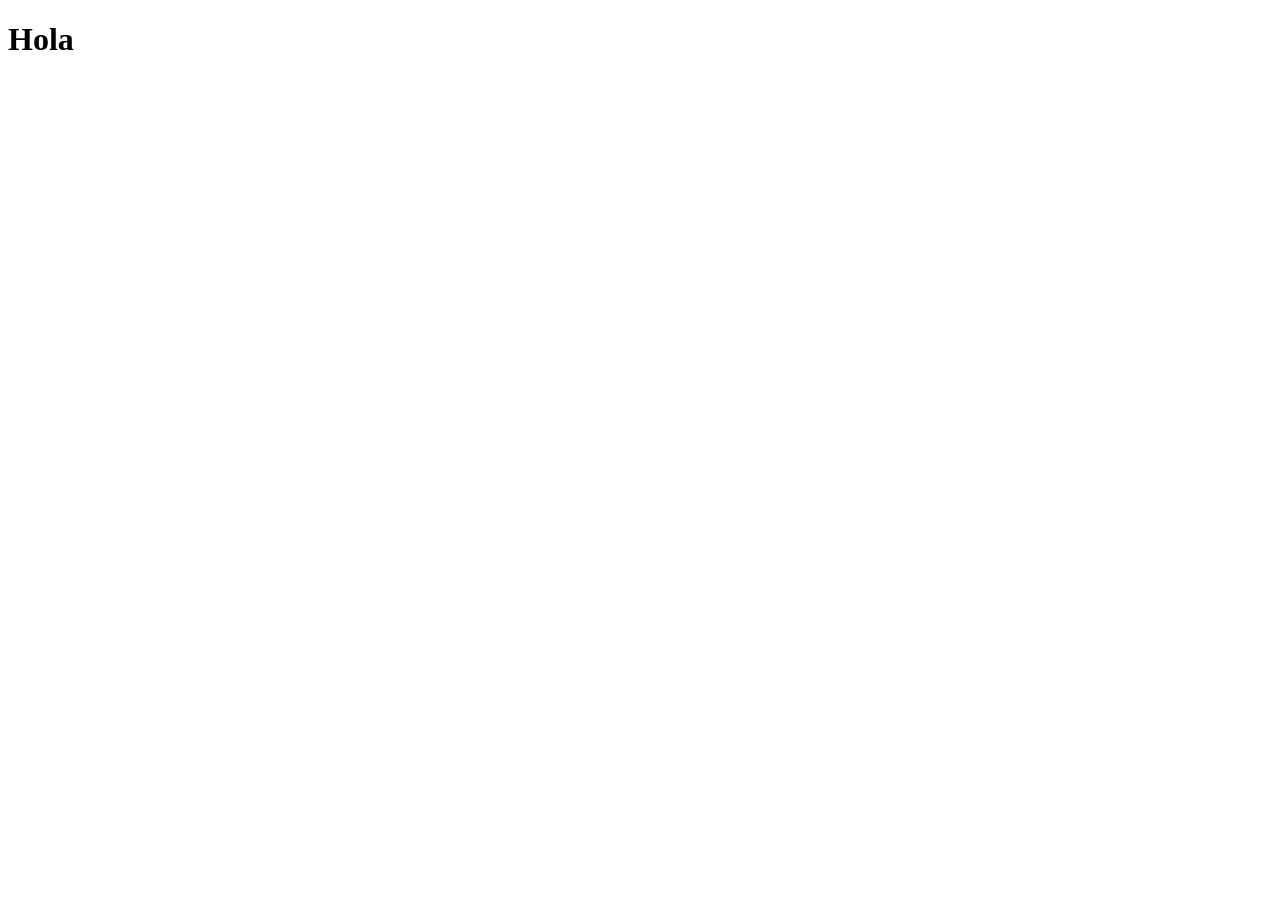
==== prototypes/classic/index.html @ 8058e27d "first commit" ====
<!DOCTYPE html>
<html>
<head>
  <meta charset="UTF-8" />
  <title>Classic Menu</title>
  <link rel="stylesheet" href="./style.css" />
</head>
<body>
  <h1 id="restaurant-name">Hola</h1>
  <div id="menu"></div>

  <script src="./app.js"></script>
</body>
</html>
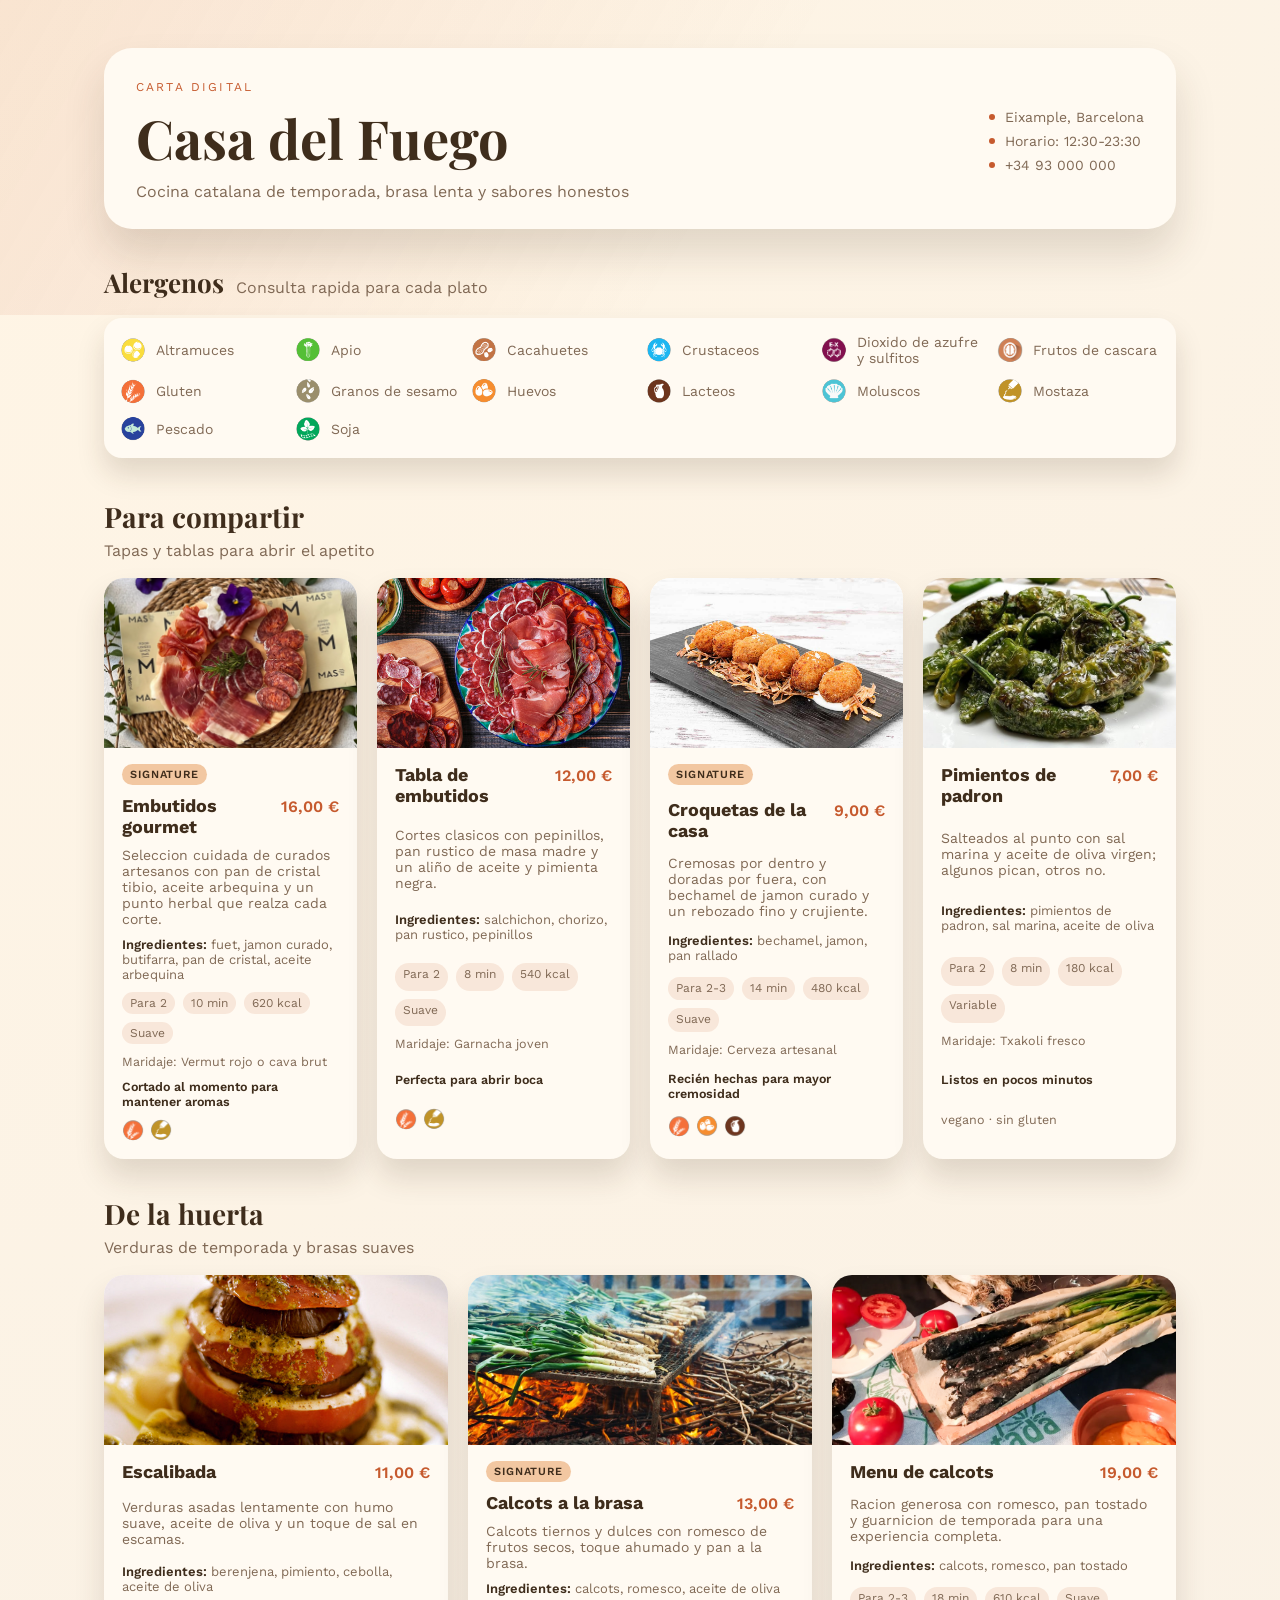
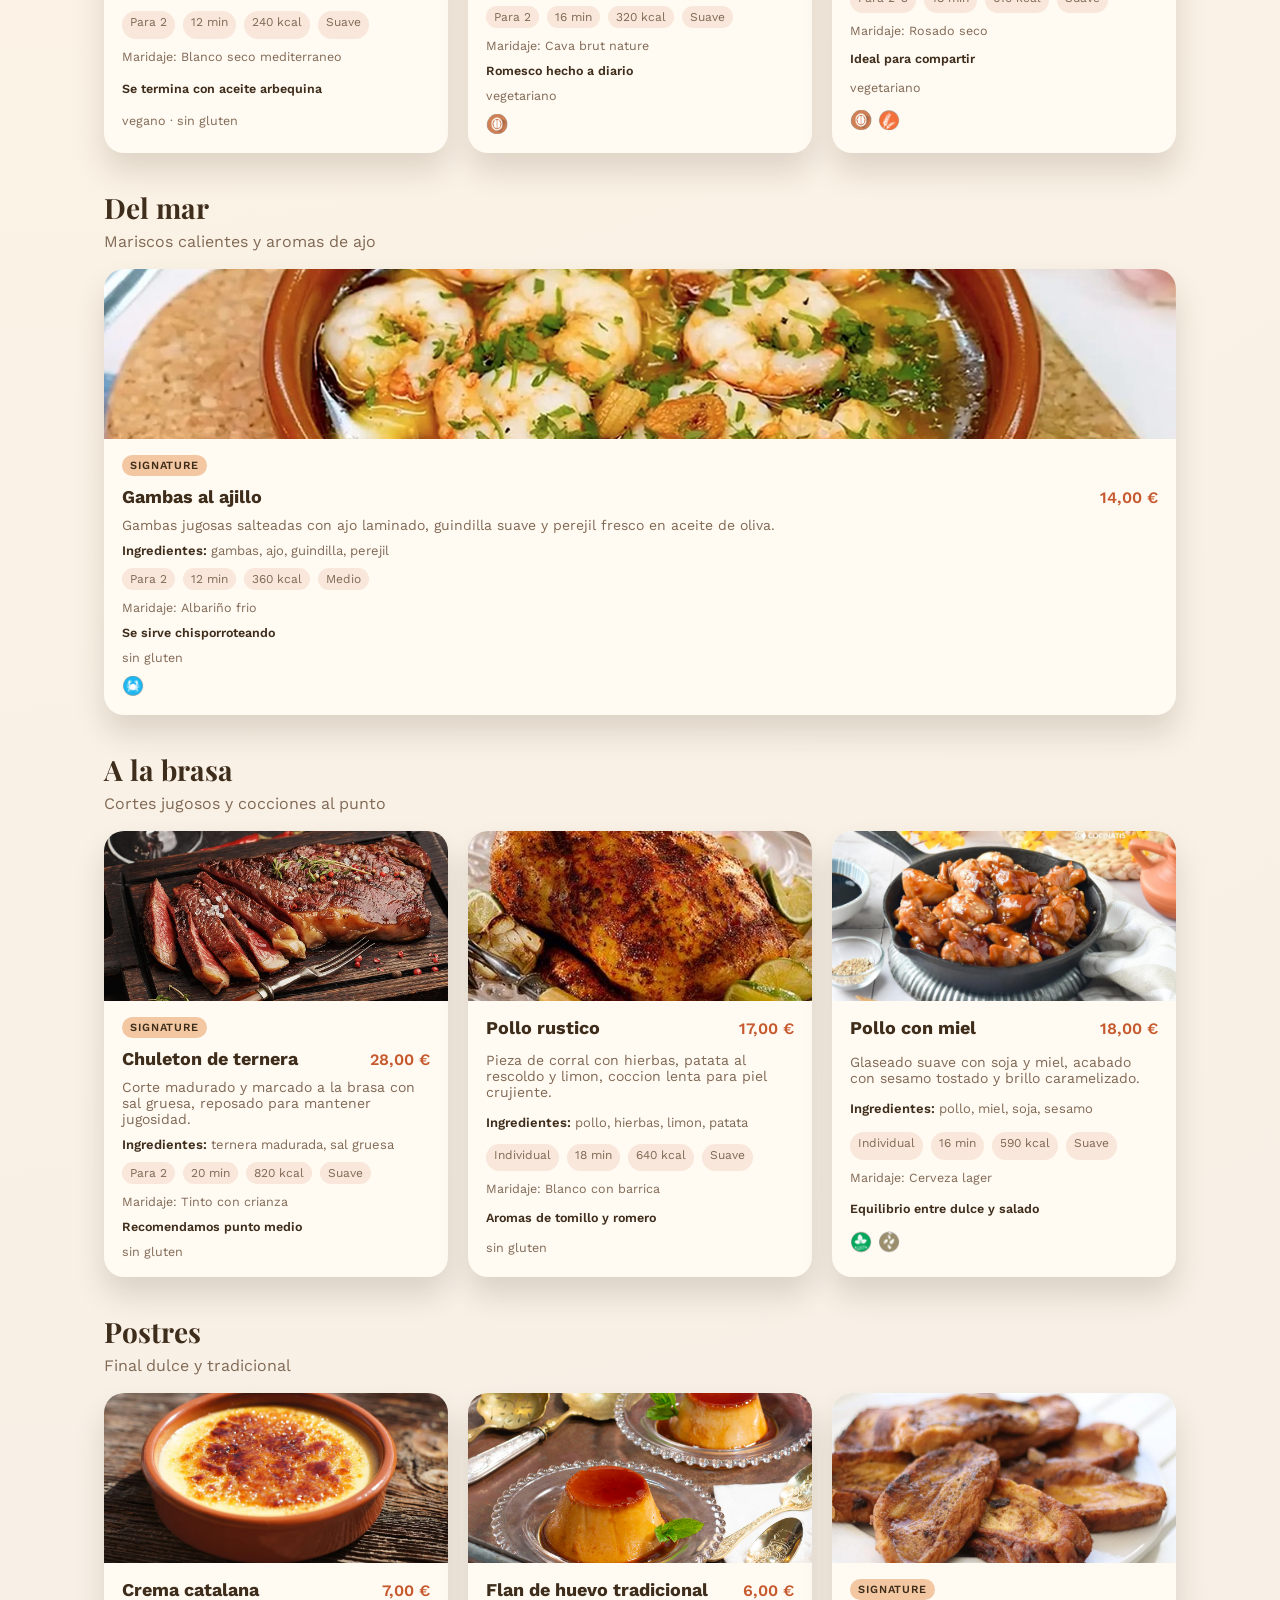
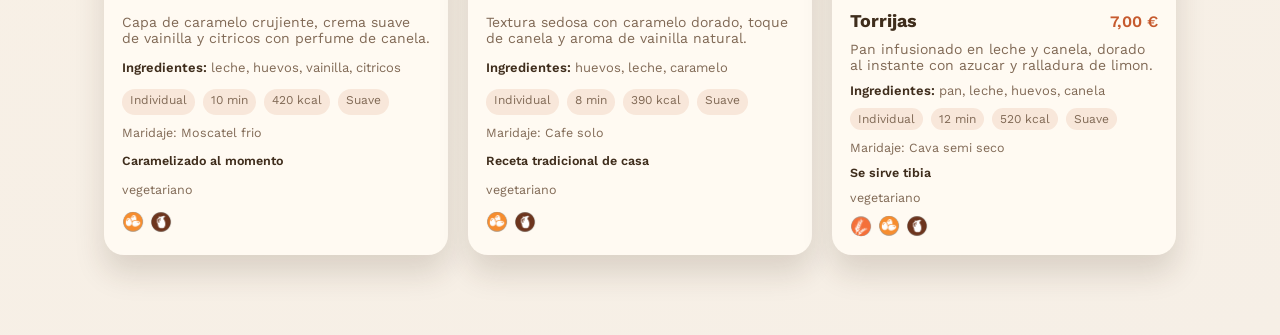
==== commit 7818c611: "mockup data and first prototypes" ====
--- a/prototypes/classic/index.html
+++ b/prototypes/classic/index.html
@@ -1,14 +1,39 @@
 <!DOCTYPE html>
-<html>
-<head>
-  <meta charset="UTF-8" />
-  <title>Classic Menu</title>
-  <link rel="stylesheet" href="./style.css" />
-</head>
-<body>
-  <h1 id="restaurant-name">Hola</h1>
-  <div id="menu"></div>
+<html lang="es">
+  <head>
+    <meta charset="UTF-8" />
+    <meta name="viewport" content="width=device-width, initial-scale=1" />
+    <title>Classic Menu</title>
+    <link rel="preconnect" href="https://fonts.googleapis.com" />
+    <link rel="preconnect" href="https://fonts.gstatic.com" crossorigin />
+    <link
+      href="https://fonts.googleapis.com/css2?family=Playfair+Display:wght@500;700&family=Work+Sans:wght@300;400;500;600&display=swap"
+      rel="stylesheet"
+    />
+    <link rel="stylesheet" href="./style.css" />
+  </head>
+  <body>
+    <main class="page">
+      <header class="hero">
+        <div>
+          <p class="eyebrow">Carta digital</p>
+          <h1 id="restaurant-name">Casa del Fuego</h1>
+          <p id="restaurant-tagline" class="tagline"></p>
+        </div>
+        <div id="restaurant-meta" class="hero-meta"></div>
+      </header>
 
-  <script src="./app.js"></script>
-</body>
+      <section class="allergens">
+        <div class="section-title">
+          <h2>Alergenos</h2>
+          <p>Consulta rapida para cada plato</p>
+        </div>
+        <div id="allergen-legend" class="legend-grid"></div>
+      </section>
+
+      <div id="menu" class="menu"></div>
+    </main>
+
+    <script src="./app.js"></script>
+  </body>
 </html>
--- a/prototypes/classic/style.css
+++ b/prototypes/classic/style.css
@@ -0,0 +1,293 @@
+* {
+	box-sizing: border-box;
+}
+
+:root {
+	color-scheme: light;
+	--cream: #f6efe6;
+	--paper: #fffaf2;
+	--ink: #3f2d1c;
+	--muted: #806955;
+	--accent: #c65a2e;
+	--accent-soft: #f2c7a1;
+	--shadow: rgba(60, 40, 20, 0.15);
+}
+
+body {
+	margin: 0;
+	font-family: "Work Sans", "Trebuchet MS", sans-serif;
+	background: radial-gradient(circle at top left, #fff5e5, var(--cream));
+	color: var(--ink);
+}
+
+body::before {
+	content: "";
+	position: fixed;
+	inset: -20% 0 auto 0;
+	height: 55vh;
+	background: linear-gradient(120deg, rgba(198, 90, 46, 0.12), transparent 60%);
+	z-index: -1;
+}
+
+.page {
+	max-width: 1120px;
+	margin: 0 auto;
+	padding: 48px 24px 80px;
+}
+
+.hero {
+	display: flex;
+	flex-wrap: wrap;
+	gap: 24px;
+	align-items: center;
+	justify-content: space-between;
+	padding: 32px 32px 28px;
+	background: var(--paper);
+	border-radius: 28px;
+	box-shadow: 0 24px 40px var(--shadow);
+}
+
+.eyebrow {
+	text-transform: uppercase;
+	letter-spacing: 0.18em;
+	font-size: 12px;
+	color: var(--accent);
+	margin: 0 0 8px;
+}
+
+.hero h1 {
+	font-family: "Playfair Display", "Times New Roman", serif;
+	font-size: clamp(32px, 5vw, 54px);
+	margin: 0 0 8px;
+}
+
+.tagline {
+	margin: 0;
+	color: var(--muted);
+	font-size: 16px;
+	max-width: 520px;
+}
+
+.hero-meta {
+	display: grid;
+	gap: 8px;
+	font-size: 14px;
+	color: var(--muted);
+}
+
+.hero-meta span {
+	display: inline-flex;
+	align-items: center;
+	gap: 10px;
+}
+
+.hero-meta span::before {
+	content: "";
+	width: 6px;
+	height: 6px;
+	border-radius: 999px;
+	background: var(--accent);
+}
+
+.allergens {
+	margin-top: 36px;
+}
+
+.section-title {
+	display: flex;
+	flex-wrap: wrap;
+	gap: 12px;
+	align-items: baseline;
+	margin-bottom: 18px;
+}
+
+.section-title h2 {
+	font-family: "Playfair Display", "Times New Roman", serif;
+	margin: 0;
+	font-size: 26px;
+}
+
+.section-title p {
+	margin: 0;
+	color: var(--muted);
+}
+
+.legend-grid {
+	display: grid;
+	grid-template-columns: repeat(auto-fit, minmax(150px, 1fr));
+	gap: 12px;
+	background: var(--paper);
+	border-radius: 18px;
+	padding: 16px;
+	box-shadow: 0 16px 28px var(--shadow);
+}
+
+.legend-item {
+	display: flex;
+	align-items: center;
+	gap: 10px;
+	font-size: 14px;
+	color: var(--muted);
+}
+
+.legend-item img {
+	width: 26px;
+	height: 26px;
+	object-fit: contain;
+}
+
+.menu {
+	margin-top: 40px;
+	display: grid;
+	gap: 36px;
+}
+
+.category {
+	display: grid;
+	gap: 18px;
+}
+
+.category-header h3 {
+	margin: 0 0 6px;
+	font-family: "Playfair Display", "Times New Roman", serif;
+	font-size: 28px;
+}
+
+.category-header p {
+	margin: 0;
+	color: var(--muted);
+}
+
+.menu-grid {
+	display: grid;
+	grid-template-columns: repeat(auto-fit, minmax(240px, 1fr));
+	gap: 20px;
+}
+
+.dish-card {
+	background: var(--paper);
+	border-radius: 20px;
+	overflow: hidden;
+	box-shadow: 0 18px 30px var(--shadow);
+	display: grid;
+	grid-template-rows: auto 1fr;
+	animation: rise 0.6s ease;
+}
+
+.dish-card img.dish-photo {
+	width: 100%;
+	height: 170px;
+	object-fit: cover;
+}
+
+.dish-content {
+	padding: 16px 18px 18px;
+	display: grid;
+	gap: 10px;
+}
+
+.dish-head {
+	display: flex;
+	align-items: baseline;
+	justify-content: space-between;
+	gap: 12px;
+}
+
+.dish-head h4 {
+	margin: 0;
+	font-size: 18px;
+}
+
+.price {
+	font-weight: 600;
+	color: var(--accent);
+}
+
+.dish-description {
+	margin: 0;
+	color: var(--muted);
+	font-size: 14px;
+}
+
+.dish-ingredients {
+	margin: 0;
+	font-size: 13px;
+	color: var(--muted);
+}
+
+.dish-ingredients span {
+	color: var(--ink);
+	font-weight: 600;
+}
+
+.dish-meta {
+	display: flex;
+	flex-wrap: wrap;
+	gap: 8px;
+	font-size: 12px;
+	color: var(--muted);
+}
+
+.dish-meta span {
+	padding: 4px 8px;
+	background: rgba(198, 90, 46, 0.12);
+	border-radius: 999px;
+}
+
+.dish-pairing,
+.dish-note,
+.dish-diet {
+	margin: 0;
+	font-size: 12.5px;
+	color: var(--muted);
+}
+
+.dish-note {
+	color: var(--ink);
+	font-weight: 600;
+}
+
+.badge {
+	align-self: start;
+	justify-self: start;
+	font-size: 11px;
+	letter-spacing: 0.08em;
+	text-transform: uppercase;
+	padding: 4px 8px;
+	border-radius: 999px;
+	background: var(--accent-soft);
+	color: var(--ink);
+	font-weight: 600;
+}
+
+.allergen-icons {
+	display: flex;
+	gap: 6px;
+	flex-wrap: wrap;
+}
+
+.allergen-icons img {
+	width: 22px;
+	height: 22px;
+}
+
+@keyframes rise {
+	from {
+		opacity: 0;
+		transform: translateY(14px);
+	}
+	to {
+		opacity: 1;
+		transform: translateY(0);
+	}
+}
+
+@media (max-width: 720px) {
+	.hero {
+		padding: 24px;
+	}
+
+	.hero-meta {
+		width: 100%;
+	}
+}
